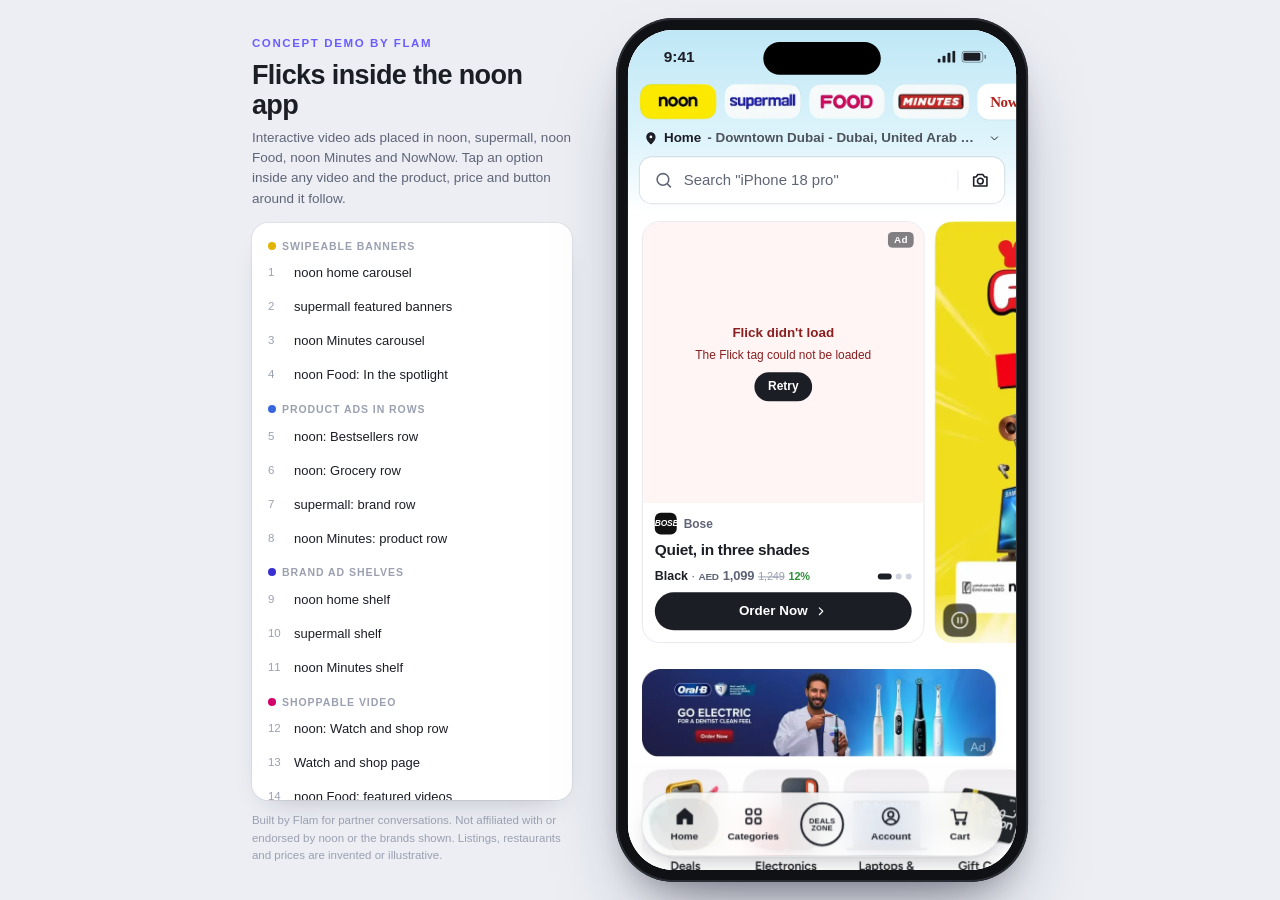
==== index.html @ 9c1330aa "Add the Watch and shop page, AED prices on every ad, slot-type placements list Watch and shop opens " ====
<!doctype html>
<html lang="en">
<head>
<meta charset="utf-8">
<meta name="robots" content="noindex, nofollow">
<meta name="viewport" content="width=device-width, initial-scale=1, viewport-fit=cover">
<title>Flicks on noon: concept demo by Flam</title>
<style>
:root{
  --ink:#1c1e26;--ink2:#5f6577;--ink3:#9aa0b0;--line:#e7e9f0;--bg:#f3f4f8;--img:#f4f5f9;
  --yellow:#feee00;--blue:#3866df;--green:#2f8f3c;--dgreen:#14523a;--red:#d9252a;
  --acc:#1c1e26;--acct:#fff;--hdr:linear-gradient(180deg,#bfe7f6 0%,#dff4fb 62%,#fff 100%);--hdrink:#1c1e26;
  --font:"Noontree","Proxima Nova",-apple-system,BlinkMacSystemFont,"SF Pro Text","Segoe UI",Roboto,Helvetica,Arial,sans-serif;
}
*{box-sizing:border-box;-webkit-tap-highlight-color:transparent}
html,body{margin:0;height:100%}
body{background:#eceef4;color:var(--ink);font:14px/1.35 var(--font);-webkit-font-smoothing:antialiased;overflow:hidden}
button{font:inherit;color:inherit;background:none;border:0;padding:0;cursor:pointer;text-align:inherit}
svg{display:block}input{font:inherit;color:inherit}

/* ============ page: side panel + phone ============ */
.page{height:100vh;height:100dvh;display:flex;align-items:center;justify-content:center;gap:44px;padding:20px}
.side{width:320px;max-height:92vh;display:flex;flex-direction:column}
.side .kick{font-size:11.5px;font-weight:800;letter-spacing:.14em;text-transform:uppercase;color:#6a5cff}
.side h1{font-size:27px;line-height:1.12;letter-spacing:-.6px;margin:8px 0 8px}
.side p{margin:0;color:var(--ink2);font-size:13.5px;line-height:1.5}
.side .disc{font-size:11.5px;color:var(--ink3);margin-top:12px;line-height:1.5}
.glist{margin-top:14px;overflow-y:auto;scrollbar-width:thin;background:#fff;border-radius:16px;padding:6px 6px 8px;box-shadow:0 0 0 1px rgba(20,24,40,.06),0 14px 30px -18px rgba(20,24,40,.3)}
.glist h6{margin:10px 10px 3px;font-size:10.5px;font-weight:800;letter-spacing:.09em;text-transform:uppercase;color:var(--ink3);display:flex;align-items:center;gap:6px}
.glist h6 i{width:8px;height:8px;border-radius:50%}
.gitem{display:flex;gap:9px;align-items:center;width:100%;min-height:34px;padding:5px 10px;border-radius:9px;font-size:13px}
.gitem:hover{background:var(--bg)}
.gitem.cur{background:#eeecff;color:#3a2fd0;font-weight:700}
.gitem .n{width:17px;flex:none;color:var(--ink3);font-size:11.5px;font-variant-numeric:tabular-nums}
.gitem .b{margin-left:auto;flex:none;font-size:10.5px;font-weight:700;color:var(--ink2);background:var(--bg);border-radius:999px;padding:2px 8px}
.phone-slot{position:relative;flex:none}
.phone{position:absolute;left:0;top:0;width:414px;height:868px;padding:12px;border-radius:58px;background:#0f1114;box-shadow:0 0 0 2px #2a2d33 inset,0 40px 80px -30px rgba(30,34,60,.5),0 18px 36px -18px rgba(0,0,0,.35);transform-origin:0 0}
.phone::after{content:"";position:absolute;top:24px;left:50%;width:118px;height:33px;margin-left:-59px;border-radius:20px;background:#000;z-index:80;pointer-events:none}
.gpill{display:none}
.gscrim{display:none}

/* ============ app shell ============ */
#app{position:relative;width:390px;height:844px;border-radius:46px;overflow:hidden;background:#fff;isolation:isolate}
.sbar{position:absolute;left:0;right:0;top:0;height:50px;display:flex;align-items:center;justify-content:space-between;padding:4px 30px 0 36px;font-weight:650;font-size:15.5px;z-index:70;pointer-events:none;color:var(--hdrink)}
.sbar .ic{display:flex;gap:6px;align-items:center}
#view{position:absolute;inset:0}
.screen{position:absolute;inset:0;display:flex;flex-direction:column;background:#fff}
.screen.enter{animation:enter .26s cubic-bezier(.2,.8,.2,1)}
.screen.enter-back{animation:enterb .22s cubic-bezier(.2,.8,.2,1)}
@keyframes enter{from{transform:translateX(26px);opacity:.3}to{transform:none;opacity:1}}
@keyframes enterb{from{transform:translateX(-18px);opacity:.4}to{transform:none;opacity:1}}
.scr{flex:1;overflow-y:auto;overflow-x:hidden;scrollbar-width:none;overscroll-behavior:contain;padding-bottom:104px}
.scr::-webkit-scrollbar,.row::-webkit-scrollbar,.tabs::-webkit-scrollbar,.chips::-webkit-scrollbar{display:none}
.pad-top{height:50px;flex:none}.pad2{height:100px}

/* themes */
.t-supermall{--hdr:linear-gradient(180deg,#c9caff,#d6d7ff);--acc:#3a2fd0}
.t-food{--hdr:linear-gradient(180deg,#f8c5dc,#fbdcea);--acc:#d4006a}
.t-minutes{--hdr:linear-gradient(180deg,#c4102b,#cf1730);--acc:#d9252a;--hdrink:#fff}
.t-nownow{--hdr:linear-gradient(180deg,#bfe7f6,#e8f7fc);--acc:#e2402a}

/* header */
.hdr{background:var(--hdr);padding:50px 0 10px;flex:none;color:var(--hdrink);position:relative;z-index:5}
.tabs{display:flex;gap:8px;overflow-x:auto;padding:4px 12px 8px;scrollbar-width:none}
.tab{flex:none;height:36px;padding:0 13px;border-radius:12px;background:#fff;display:grid;place-items:center;font-weight:800;font-size:15px;letter-spacing:-.4px;color:#1c1e26;box-shadow:0 1px 0 rgba(0,0,0,.05)}
.tab[data-t=noon]{font-size:17px;letter-spacing:-.8px}
.tab[data-t=supermall]{color:#3a2fd0}
.tab[data-t=food]{color:#d4006a;font-weight:900;letter-spacing:0}
.tab[data-t=minutes] span{background:#c4102b;color:#fff;font-style:italic;font-size:10.5px;letter-spacing:.06em;padding:3px 6px;border-radius:4px}
.tab[data-t=nownow]{font-family:Georgia,"Times New Roman",serif;color:#b1201a}
.tab[data-t=send]{color:#6a2bd9}.tab[data-t=out]{color:#b06a00}.tab[data-t=wash]{color:#1d8fd6;font-style:italic}
.tab.on[data-t=noon]{background:var(--yellow)}
.tab.on[data-t=supermall]{background:#3a2fd0;color:#fff}
.tab.on[data-t=food]{background:#d4006a;color:#fff}
.tab.on[data-t=minutes]{background:var(--yellow)}
.tab.on[data-t=nownow]{background:#fff;box-shadow:0 0 0 2px #e2402a inset}
.loc{display:flex;align-items:center;gap:6px;padding:2px 16px 0;font-size:13.5px;font-weight:600;white-space:nowrap}
.loc b{font-weight:800}.loc span{opacity:.75;overflow:hidden;text-overflow:ellipsis}
.eta{padding:2px 16px 0;font-size:17px;font-weight:800;letter-spacing:-.3px;display:flex;gap:6px;align-items:center}
.sbox{display:flex;align-items:center;gap:10px;height:46px;margin:10px 12px 0;border-radius:12px;background:#fff;color:var(--ink2);padding:0 14px;font-size:15px;box-shadow:0 0 0 1px rgba(20,24,40,.12);width:calc(100% - 24px)}
.sbox .cam{margin-left:auto;padding-left:12px;border-left:1px solid var(--line);color:var(--ink)}
.sbox input{flex:1;border:0;outline:0;background:none;min-width:0}
.srow{display:flex;gap:8px;align-items:center;padding-right:12px}.srow .sbox{flex:1;width:auto;margin-right:0}
.magic{flex:none;margin-top:10px;height:46px;border-radius:12px;background:#fff;padding:5px 10px;font-size:9.5px;color:var(--ink3);line-height:1.2;text-align:center}
.magic b{display:block;font-size:13px;color:#d4006a}
.subtabs{display:flex;gap:4px;overflow-x:auto;padding:10px 8px 0;scrollbar-width:none}
.subtabs::-webkit-scrollbar{display:none}
.subtab{flex:none;width:58px;display:flex;flex-direction:column;align-items:center;gap:3px;font-size:11px;color:inherit;opacity:.72;padding-bottom:7px;border-bottom:3px solid transparent}
.subtab.on{opacity:1;font-weight:700;border-color:currentColor}
.subtab svg{width:22px;height:22px}

/* generic blocks */
.sec{padding:16px 0 2px}
.sec-h{display:flex;align-items:baseline;justify-content:space-between;padding:0 14px;margin-bottom:10px}
.sec-h h2{margin:0;font-size:17px;letter-spacing:-.3px;font-weight:800}
.sec-h button{font-size:13px;color:var(--blue);font-weight:700}
.sec-sub{padding:0 14px;margin:-7px 0 10px;font-size:12px;color:var(--ink2)}
.row{display:flex;gap:10px;overflow-x:auto;padding:2px 14px 6px;scroll-snap-type:x proximity;scroll-padding:0 14px;scrollbar-width:none}
.row>*{flex:none;scroll-snap-align:start}
.chips{display:flex;gap:8px;overflow-x:auto;padding:10px 14px;scrollbar-width:none}
.chip{flex:none;height:34px;padding:0 13px;border-radius:999px;border:1px solid var(--line);font-size:13px;display:flex;align-items:center;gap:6px;background:#fff}
.chip.on{border-color:var(--blue);color:var(--blue);background:#eef2ff;font-weight:700}
.adtag{font-size:10px;font-weight:700;color:#fff;background:rgba(28,30,38,.55);border-radius:5px;padding:1px 6px;letter-spacing:.02em}
.art{display:grid;place-items:center;width:100%;height:100%}
.art svg{width:74%;height:74%}

/* product tile */
.tile{width:138px;position:relative;background:#fff;border:1px solid var(--line);border-radius:12px;overflow:hidden;display:flex;flex-direction:column}
.tile .im{position:relative;aspect-ratio:1/1.08;background:var(--img)}
.tile .heart{position:absolute;right:6px;top:6px;width:26px;height:26px;border-radius:50%;background:#fff;display:grid;place-items:center;color:var(--ink2);z-index:4;box-shadow:0 1px 3px rgba(0,0,0,.12)}
.tile .heart.on{color:#e0245e}
.tile .best{position:absolute;left:0;top:0;background:var(--dgreen);color:#fff;font-size:10px;font-weight:700;padding:2px 7px;border-radius:0 0 8px 0;z-index:4}
.tile .ad{position:absolute;left:6px;bottom:6px;z-index:4}
.tile .tb{padding:7px 8px 9px;display:flex;flex-direction:column;gap:3px;flex:1}
.pname{font-size:12.5px;line-height:1.28;display:-webkit-box;-webkit-line-clamp:2;-webkit-box-orient:vertical;overflow:hidden;min-height:32px}
.rate{font-size:11px;color:var(--ink2);display:flex;align-items:center;gap:3px}.rate b{color:var(--ink)}.rate svg{color:var(--green)}
.price{font-weight:800;font-size:15px;letter-spacing:-.2px;display:flex;align-items:baseline;gap:4px;flex-wrap:wrap}
.price small{font-size:10px;font-weight:700}.price s{font-weight:500;color:var(--ink3);font-size:11px}.price em{font-style:normal;color:var(--green);font-size:11px;font-weight:700}
.fast{font-size:10.5px;font-weight:700;display:flex;align-items:center;gap:3px;margin-top:auto;padding-top:2px}
.fast.sm{color:#3a2fd0}.fast.ex{color:#1c1e26}.fast.ex i{background:var(--yellow);font-style:italic;padding:0 4px;border-radius:3px}
.fast.mn{color:#c4102b}
.addc{position:absolute;right:6px;bottom:6px;z-index:5;height:30px;min-width:30px;border-radius:8px;background:#fff;border:1.5px solid var(--blue);color:var(--blue);display:flex;align-items:center;font-weight:800;box-shadow:0 2px 6px rgba(0,0,0,.12)}
.addc button{width:27px;height:27px;display:grid;place-items:center}
.addc .q{min-width:16px;text-align:center;font-size:13px;color:var(--ink)}
.addc.bump{animation:bump .3s}
@keyframes bump{50%{transform:scale(1.18)}}
.grid{display:grid;grid-template-columns:1fr 1fr;gap:10px;padding:0 14px}
.grid .tile{width:auto}.gspan{grid-column:1/-1}
.pop{animation:pop .42s ease-out}
@keyframes pop{0%{transform:scale(.96);opacity:.35}60%{transform:scale(1.03)}100%{transform:none;opacity:1}}
.dots{display:flex;gap:4px;align-items:center}.dots i{width:6px;height:6px;border-radius:50%;background:#cfd3de;transition:.2s}.dots i.on{background:var(--ink);width:14px;border-radius:3px}

/* Flick slot */
.flick{position:relative;width:100%;aspect-ratio:1/1;overflow:hidden;background:#eceef3}
.flick.tall{aspect-ratio:9/16}
.flick iframe{position:absolute;left:0;top:0;border:0;display:block;transform-origin:0 0}
.fstate{position:absolute;inset:0;display:grid;place-items:center;pointer-events:none;transition:opacity .4s;background:linear-gradient(100deg,#eceef3 30%,#f8f9fc 50%,#eceef3 70%);background-size:300% 100%;animation:shim 1.3s linear infinite;z-index:2}
@keyframes shim{from{background-position:120% 0}to{background-position:-80% 0}}
.fstate.hide{opacity:0}
.fstate.err{animation:none;background:#fff5f5;color:#8a1f1f;pointer-events:auto;padding:14px;text-align:center;font-size:12px;line-height:1.45}
.fstate.err b{display:block;font-size:13.5px;margin-bottom:4px}
.fretry{margin-top:8px;display:inline-block;background:#1c1e26;color:#fff;border-radius:999px;padding:6px 14px;font-weight:700;font-size:12px;pointer-events:auto}
.fwarn{position:absolute;left:8px;top:8px;font-size:11px;background:#fff6db;color:#6b4c00;border-radius:999px;padding:4px 10px;z-index:3;font-weight:700}

/* hero carousel */
.hero{display:flex;gap:10px;overflow-x:auto;padding:8px 14px 8px;scroll-snap-type:x mandatory;scroll-padding:0 14px;scrollbar-width:none}
.hero::-webkit-scrollbar{display:none}
.hcard{flex:none;width:284px;height:408px;border-radius:18px;overflow:hidden;scroll-snap-align:start;position:relative;display:flex;flex-direction:column}
.hcard .adtag{position:absolute;right:10px;top:10px;z-index:6}
.promo{padding:20px 18px;justify-content:space-between;color:#1c1e26}
.promo h3{margin:0;font-size:38px;line-height:.95;letter-spacing:-1.2px;font-weight:900;text-transform:uppercase}
.promo p{margin:8px 0 0;font-size:14px;font-weight:600}
.promo .pill{align-self:flex-start;background:#1c1e26;color:#fff;border-radius:999px;padding:8px 16px;font-weight:700;font-size:13px}
.promo .big{position:absolute;right:-18px;bottom:-14px;width:210px;height:210px;opacity:.95}
.adcard{background:#fff;border:1px solid var(--line);border-radius:18px;overflow:hidden;position:relative;display:flex;flex-direction:column}
.adcard .flick{flex:none}
.adcard .adtag{position:absolute;right:10px;top:10px;z-index:6}
.adb{padding:10px 12px 12px;display:flex;flex-direction:column;gap:5px;flex:1;justify-content:space-between}
.adb .br{display:flex;align-items:center;gap:7px;font-size:12px;font-weight:700;color:var(--ink2)}
.av{width:22px;height:22px;border-radius:6px;display:grid;place-items:center;color:#fff;font-size:8.5px;font-weight:900;letter-spacing:-.2px;flex:none}
.adb h4{margin:0;font-size:15.5px;letter-spacing:-.3px;line-height:1.2}
.adb .vline{font-size:12.5px;color:var(--ink2);display:flex;align-items:center;gap:8px;justify-content:space-between}
.adb .vline b{color:var(--ink)}
.cta{height:38px;border-radius:999px;background:#1c1e26;color:#fff;font-weight:700;font-size:13.5px;display:flex;align-items:center;justify-content:center;gap:6px;padding:0 16px}
.cta.blue{background:var(--blue)}.cta.acc{background:var(--acc)}
.banner{margin:6px 14px;border-radius:16px;height:104px;position:relative;overflow:hidden;display:flex;flex-direction:column;justify-content:center;padding:0 18px;color:#fff;width:calc(100% - 28px)}
.banner b{font-size:19px;letter-spacing:-.4px;line-height:1.1}.banner span{font-size:12px;opacity:.85;margin-top:4px}
.banner .adtag{position:absolute;right:8px;bottom:8px}
.banner .big{position:absolute;right:6px;top:8px;width:96px;height:96px}
.cgrid{display:grid;grid-template-columns:repeat(4,1fr);gap:10px 8px;padding:8px 14px}
.cat{display:flex;flex-direction:column;align-items:center;gap:5px;font-size:11.5px;text-align:center;line-height:1.15}
.cat .ci{width:100%;aspect-ratio:1/1;border-radius:14px;background:var(--img)}
.coupon{width:132px;height:170px;border-radius:16px;padding:12px 10px;display:flex;flex-direction:column;align-items:center;justify-content:space-between;text-align:center;border:2px solid rgba(0,0,0,.06)}
.coupon b{font-size:19px;letter-spacing:-.5px}.coupon span{font-size:12.5px;font-weight:700;line-height:1.2}
.coupon code{font:700 10.5px var(--font);background:#1c1e26;color:var(--yellow);border-radius:999px;padding:3px 8px}
.coupon i{font-style:normal;font-size:12px;font-weight:700}

/* brand shelf (Brand Ads) */
.shelf{margin:14px 0 0;padding:16px 0 14px;color:#fff;position:relative}
.shelf .sh{padding:0 14px 12px;display:flex;justify-content:space-between;align-items:flex-start;gap:10px}
.shelf h3{margin:0;font-size:21px;line-height:1.08;letter-spacing:-.5px}
.shelf .sp{font-size:11.5px;opacity:.85;margin-top:4px}
.shelf .box{margin:0 14px;border-radius:14px;overflow:hidden;background:#fff}
.shelf .prow{display:flex;gap:8px;padding:10px 14px 0}
.shelf .prow .tile{flex:1;width:auto;border:0}
.shelf .tile.on{box-shadow:0 0 0 3px var(--yellow)}
.shelf .tile .now{position:absolute;left:0;top:0;background:var(--yellow);color:#1c1e26;font-size:9.5px;font-weight:800;padding:2px 7px;border-radius:0 0 8px 0;z-index:4;display:none}
.shelf .tile.on .now{display:block}
.shelf .all{display:flex;justify-content:center;align-items:center;gap:6px;margin:10px 14px 0;height:42px;border-radius:10px;background:#fff;color:#1c1e26;font-weight:700;width:calc(100% - 28px)}

/* PDP */
.pbar{position:absolute;left:0;right:0;top:50px;height:48px;display:flex;align-items:center;justify-content:space-between;padding:0 12px;z-index:20;pointer-events:none}
.rbtn{width:38px;height:38px;border-radius:50%;background:#fff;display:grid;place-items:center;box-shadow:0 1px 6px rgba(0,0,0,.16);pointer-events:auto}
.pbar div{display:flex;gap:8px}
.pmedia{position:relative;background:var(--img)}
.pmedia .art svg{width:60%;height:60%}
.thumbs{display:flex;gap:8px;padding:10px 14px 4px;align-items:center}
.thumb{width:50px;height:50px;border-radius:9px;background:var(--img);border:2px solid transparent;overflow:hidden;position:relative}
.thumb.on{border-color:var(--ink)}
.thumbs .live{margin-left:auto;font-size:11px;font-weight:700;color:var(--ink2);display:flex;align-items:center;gap:5px}
.thumbs .live i{width:7px;height:7px;border-radius:50%;background:#e0245e;animation:blink 1.4s infinite}
@keyframes blink{50%{opacity:.25}}
.pinfo{padding:6px 14px 14px}
.bchip{display:inline-flex;align-items:center;gap:5px;background:#eef2ff;color:var(--blue);font-weight:700;font-size:12.5px;border-radius:7px;padding:3px 8px}
.pinfo h1{font-size:17px;font-weight:650;line-height:1.3;margin:8px 0 6px;letter-spacing:-.2px}
.pinfo .price{font-size:22px;margin-top:8px}.pinfo .price s{font-size:13px}.pinfo .price em{font-size:13px}
.opt{margin-top:14px}.opt label{font-size:13px;color:var(--ink2)}.opt label b{color:var(--ink)}
.opts{display:flex;gap:8px;margin-top:8px;flex-wrap:wrap}
.optb{display:flex;align-items:center;gap:7px;height:38px;padding:0 12px 0 8px;border-radius:10px;border:1.5px solid var(--line);font-size:12.5px;font-weight:600}
.optb i{width:20px;height:20px;border-radius:50%;box-shadow:0 0 0 1px rgba(0,0,0,.14) inset}
.optb.on{border-color:var(--ink);background:#f6f7fb}
.kv{margin-top:14px;border-top:8px solid var(--bg);margin-left:-14px;margin-right:-14px;padding:14px}
.kv h3{margin:0 0 8px;font-size:15px}.kv p{margin:0;color:var(--ink2);font-size:13px;line-height:1.5}
.buybar{flex:none;padding:8px 12px 6px;background:#fff;border-top:1px solid var(--line);z-index:30}
.buybar .r{display:flex;gap:10px;align-items:center}
.qty{width:58px;height:46px;border-radius:10px;background:var(--bg);display:flex;flex-direction:column;align-items:center;justify-content:center;font-weight:800;font-size:15px;line-height:1.05}
.qty small{font-size:9px;color:var(--ink3);font-weight:700;letter-spacing:.06em}
.buy{flex:1;height:46px;border-radius:12px;background:var(--blue);color:#fff;font-weight:800;font-size:15px;display:grid;place-items:center}
.buy:active{filter:brightness(.92)}
.dl{display:flex;align-items:center;gap:8px;font-size:11px;font-weight:800;letter-spacing:.02em;color:#3a2fd0;padding:7px 2px 20px}
.dl i{background:#3a2fd0;color:#fff;font-style:normal;border-radius:4px;padding:1px 6px;letter-spacing:-.3px;font-size:12px}

/* search / lists */
.stop{padding:50px 12px 8px;display:flex;gap:8px;align-items:center;flex:none;background:#fff;box-shadow:0 1px 0 var(--line);z-index:6}
.stop .sbox{margin:0;flex:1;width:auto}
.segs{display:flex;padding:10px 6px 0;border-bottom:1px solid var(--line)}
.seg{flex:1;display:flex;flex-direction:column;align-items:center;gap:4px;font-size:11.5px;padding-bottom:8px;border-bottom:3px solid transparent;color:var(--ink2)}
.seg.on{border-color:var(--ink);color:var(--ink)}
.seg b{font-size:13px;border-radius:5px;padding:1px 7px;letter-spacing:-.4px}
.sugg{display:flex;flex-wrap:wrap;gap:8px;padding:6px 14px}
.brandad{margin:6px 14px 14px;border:1px solid var(--line);border-radius:16px;overflow:hidden;background:#fff}
.brandad .bh{display:flex;align-items:center;gap:9px;padding:10px 12px}
.brandad .bh b{font-size:14px;display:block;line-height:1.15}.brandad .bh span{font-size:11px;color:var(--ink2)}
.brandad .bh .cta{margin-left:auto;height:32px;font-size:12px;padding:0 12px}
.brandad .prow{display:flex;gap:8px;padding:10px}
.mini{flex:1;border:1.5px solid var(--line);border-radius:10px;padding:6px;position:relative;font-size:11px;line-height:1.2;display:flex;flex-direction:column;gap:3px;min-width:0}
.mini.on{border-color:var(--ink);background:#f6f7fb}
.mini .mi{aspect-ratio:1/1;border-radius:7px;background:var(--img);position:relative}
.mini b{font-size:12.5px}.mini .addc{right:4px;bottom:4px}
.mini .nm{white-space:nowrap;overflow:hidden;text-overflow:ellipsis}

/* food */
.deal{width:104px;height:118px;border-radius:14px;color:#fff;padding:10px;display:flex;flex-direction:column;justify-content:space-between;font-weight:900;font-size:18px;line-height:.98;letter-spacing:-.5px;text-transform:uppercase}
.deal small{font-size:10.5px;font-weight:700;letter-spacing:0;text-transform:none;opacity:.9}
.cui{width:64px;display:flex;flex-direction:column;align-items:center;gap:4px;font-size:11.5px}
.cui .ci{width:60px;height:60px;border-radius:50%;background:var(--img)}
.spot{width:150px}.spot .si{height:104px;border-radius:12px;background:var(--img);position:relative;overflow:hidden}
.spot .off{position:absolute;left:6px;bottom:6px;background:rgba(0,0,0,.6);color:#fff;font-size:11px;font-weight:700;border-radius:999px;padding:2px 8px}
.spot b{display:block;margin-top:6px;font-size:13px;white-space:nowrap;overflow:hidden;text-overflow:ellipsis}.spot span{font-size:11.5px;color:var(--ink2)}
.rest{display:flex;gap:12px;padding:12px 14px;border-bottom:1px solid var(--line);width:100%}
.rest .ri{width:104px;height:104px;border-radius:12px;background:var(--img);flex:none}
.rest b{font-size:15px}.rest .m{font-size:12.5px;color:var(--ink2);margin-top:3px}.rest .o{font-size:12px;color:#d4006a;font-weight:700;margin-top:5px}
.vid{width:138px;height:246px;border-radius:14px;position:relative;overflow:hidden;color:#fff;display:flex;flex-direction:column;justify-content:flex-end;padding:10px}
.vid .off{position:absolute;left:8px;top:8px;background:rgba(0,0,0,.5);font-size:11px;font-weight:700;border-radius:999px;padding:2px 8px}
.vid .adtag{position:absolute;right:8px;top:8px}
.vid .play{position:absolute;left:50%;top:42%;width:46px;height:46px;margin:-23px;border-radius:50%;background:rgba(255,255,255,.92);color:#1c1e26;display:grid;place-items:center}
.vid .art{position:absolute;inset:0;opacity:.9}.vid .art svg{width:56%;height:56%}
.vid b{position:relative;font-size:13.5px}.vid span{position:relative;font-size:11px;opacity:.9}
.menu-i{display:flex;gap:12px;padding:12px 14px;border-bottom:1px solid var(--line);align-items:center}
.menu-i .mi{width:76px;height:76px;border-radius:12px;background:var(--img);flex:none;position:relative}
.menu-i b{font-size:14px}.menu-i p{margin:2px 0 4px;font-size:12px;color:var(--ink2)}
.menu-i.on{background:#fff7fb;box-shadow:3px 0 0 #d4006a inset}

/* minutes */
.welcome{background:#c4102b;color:#fff;text-align:center;padding:14px 12px 16px;margin-top:-1px}
.welcome h3{margin:8px 0 12px;font-size:21px;letter-spacing:-.3px;font-weight:900}.welcome h3 b{color:var(--yellow)}
.welcome .k{display:inline-block;background:#fff;color:#1c1e26;font-weight:900;font-size:11px;padding:3px 8px;border-radius:4px}
.welcome .cs{display:flex;gap:8px;justify-content:center}
.welcome .c{width:78px;height:54px;border-radius:8px;background:#e9eaee;color:#8d93a3;display:grid;place-items:center;font-weight:900;font-size:13px}
.welcome .c.on{background:#e3f6e6;color:#1f7a32}
.dept{display:flex;flex-direction:column;align-items:center;gap:5px;font-size:11.5px;width:78px;text-align:center}
.dept .ci{width:74px;height:74px;border-radius:14px;background:var(--img)}

/* nav */
.nav{position:absolute;left:14px;right:14px;bottom:14px;height:64px;border-radius:32px;background:rgba(255,255,255,.86);backdrop-filter:blur(18px) saturate(1.6);-webkit-backdrop-filter:blur(18px) saturate(1.6);box-shadow:0 0 0 1px rgba(20,24,40,.07),0 10px 26px -10px rgba(20,24,40,.35);display:flex;align-items:center;justify-content:space-around;padding:0 8px;z-index:40}
.nb{flex:1;height:52px;border-radius:26px;display:flex;flex-direction:column;align-items:center;justify-content:center;gap:2px;font-size:10px;font-weight:600;color:var(--ink);position:relative}
.nb.on{background:rgba(20,24,40,.07);color:var(--acc)}
.nb .mid{width:44px;height:44px;border-radius:50%;border:2px solid var(--ink);display:grid;place-items:center;font-size:7.5px;font-weight:900;line-height:1;text-align:center;letter-spacing:.02em}
.nb .cnt{position:absolute;top:4px;left:54%;min-width:17px;height:17px;border-radius:9px;background:var(--red);color:#fff;font-size:10px;font-weight:800;display:grid;place-items:center;padding:0 4px}
.nb .cnt:empty{display:none}

/* overlays inside the phone */
#over{position:absolute;inset:0;z-index:90;display:none}
#over.on{display:block}
.scrim{position:absolute;inset:0;background:rgba(10,12,20,.55);animation:fade .2s}
@keyframes fade{from{opacity:0}}
.sheet{position:absolute;left:0;right:0;bottom:0;background:#fff;border-radius:22px 22px 0 0;max-height:88%;display:flex;flex-direction:column;animation:up .28s cubic-bezier(.2,.8,.2,1);overflow:hidden}
@keyframes up{from{transform:translateY(100%)}}
.sheet .x,.viewer .x{position:absolute;right:12px;top:12px;width:32px;height:32px;border-radius:50%;background:rgba(0,0,0,.55);color:#fff;display:grid;place-items:center;z-index:8}
.shd{display:flex;align-items:center;gap:8px;padding:12px 14px;font-size:15px;flex:none}.shd button{margin-left:auto;width:30px;height:30px;border-radius:50%;background:var(--bg);display:grid;place-items:center}.viewer .vf em{font-style:normal}.viewer .vf s{opacity:.6}
.sheet .sb{padding:14px 16px 22px;overflow-y:auto}
.sheet h3{margin:0 0 4px;font-size:19px;letter-spacing:-.4px}.sheet p{margin:0 0 12px;color:var(--ink2);font-size:13px}
.viewer{position:absolute;inset:0;background:#0d0e12;color:#fff;display:flex;flex-direction:column;animation:fade .2s}
.viewer .vh{padding:58px 14px 10px;display:flex;align-items:center;gap:10px;flex:none}
.viewer .vh b{font-size:14px;display:block}.viewer .vh span{font-size:11.5px;opacity:.7}
.viewer .x{top:58px}
.viewer .vm{flex:1;display:flex;align-items:center;justify-content:center;min-height:0;padding:0 0 4px}
.viewer .vm .flick{background:#17181d}
.viewer .vf{flex:none;padding:10px 16px 26px}
.viewer .vf .vline{font-size:13px;opacity:.85;display:flex;justify-content:space-between;align-items:center;margin-bottom:10px}
.viewer .dots i{background:#555}.viewer .dots i.on{background:#fff}
.viewer .cta{background:#fff;color:#1c1e26;width:100%;height:46px;font-size:15px}
.cart-i{display:flex;gap:10px;align-items:center;padding:10px 0;border-bottom:1px solid var(--line)}
.cart-i .mi{width:54px;height:54px;border-radius:10px;background:var(--img);flex:none}
.cart-i .nm{flex:1;font-size:13px;line-height:1.25}.cart-i .nm b{display:block;margin-top:2px}
.step{display:flex;align-items:center;border:1.5px solid var(--line);border-radius:9px;height:32px}
.step button{width:30px;height:30px;display:grid;place-items:center;color:var(--blue);font-weight:800;font-size:17px}.step span{min-width:18px;text-align:center;font-weight:800}
.tot{display:flex;justify-content:space-between;font-weight:800;font-size:16px;padding:14px 0 12px}
.empty{padding:70px 30px 30px;text-align:center}.empty h3{margin:14px 0 4px;font-size:17px}.empty p{color:var(--ink2);margin:0 0 16px}
.empty .cta{display:inline-flex;border-radius:8px}
#toast{position:absolute;left:50%;bottom:92px;transform:translate(-50%,20px);background:#1c1e26;color:#fff;border-radius:12px;padding:10px 14px;font-size:13px;font-weight:600;opacity:0;pointer-events:none;transition:.22s;z-index:120;max-width:84%;text-align:center}
#toast.on{opacity:1;transform:translate(-50%,0)}
.note{margin:22px 14px 0;padding:12px;border-radius:12px;background:var(--bg);color:var(--ink2);font-size:11px;line-height:1.5}
.pulse{animation:pulse 2.6s ease-out 1;outline:3px solid transparent;outline-offset:2px;border-radius:14px}
@keyframes pulse{10%{outline-color:#6a5cff}70%{outline-color:#6a5cff}100%{outline-color:rgba(106,92,255,0)}}
.acct .hero2{background:linear-gradient(180deg,#2647d9,#3a66f0);height:210px;border-radius:0 0 50% 50%/0 0 30px 30px;display:grid;place-items:center}
.acct h2{text-align:center;font-size:21px;margin:16px 30px 4px;letter-spacing:-.4px}.acct p{text-align:center;color:var(--ink2);margin:0 0 16px}
.acct .rowi{display:flex;justify-content:space-between;align-items:center;margin:0 14px;padding:14px 4px;border-bottom:1px solid var(--line);font-size:14px;width:calc(100% - 28px)}
.wide{width:calc(100% - 28px);margin:0 14px}

/* ============ phone / small screens: no frame ============ */
@media (max-width:860px){
  body{background:#fff}
  .page{padding:0;display:block}
  .side{display:none;position:fixed;left:10px;right:10px;bottom:74px;width:auto;max-height:70vh;z-index:200;background:#fff;border-radius:20px;padding:16px 14px 12px;box-shadow:0 0 0 1px rgba(0,0,0,.06),0 24px 60px -10px rgba(0,0,0,.45)}
  .side.on{display:flex}
  .side h1{font-size:19px}.side p{display:none}.glist{box-shadow:none;padding:0;margin-top:8px}
  .phone-slot{width:100%!important;height:100dvh!important}
  .phone{position:relative;width:auto;height:100dvh;padding:0;border-radius:0;background:none;box-shadow:none;transform:none!important}
  .phone::after{display:none}
  #app{width:100%;height:100dvh;border-radius:0}
  .sbar{display:none}
  .hdr{padding-top:max(10px,env(safe-area-inset-top))}
  .stop{padding-top:max(10px,env(safe-area-inset-top))}
  .pad-top{height:max(0px,env(safe-area-inset-top))}.pad2{height:calc(max(8px,env(safe-area-inset-top)) + 50px)}
  .pbar{top:max(8px,env(safe-area-inset-top))}
  .viewer .vh{padding-top:max(14px,env(safe-area-inset-top))}.viewer .x{top:max(14px,env(safe-area-inset-top))}
  .nav{bottom:max(12px,env(safe-area-inset-bottom))}
  .gpill{display:flex;position:fixed;right:12px;bottom:calc(92px + env(safe-area-inset-bottom));z-index:190;align-items:center;gap:7px;height:40px;padding:0 13px;border-radius:999px;background:#1c1e26;color:#fff;font-weight:700;font-size:12.5px;box-shadow:0 10px 24px -8px rgba(0,0,0,.6);touch-action:none}
  .gpill i{font-style:normal;background:var(--yellow);color:#1c1e26;border-radius:999px;font-size:11px;font-weight:800;min-width:20px;height:20px;display:grid;place-items:center;padding:0 5px}
  .hasbuy .gpill{bottom:calc(132px + env(safe-area-inset-bottom))}
  .gpill.hl{animation:hl 1.6s ease-in-out 3}
  @keyframes hl{50%{box-shadow:0 0 0 6px rgba(106,92,255,.45),0 10px 24px -8px rgba(0,0,0,.6);transform:scale(1.06)}}
  .gscrim.on{display:block;position:fixed;inset:0;z-index:195;background:rgba(0,0,0,.25)}
}
@media (prefers-reduced-motion:reduce){*{animation-duration:.01s!important;transition-duration:.01s!important}}

/* ---- real app cuts ---- */
.tab.img{padding:0;background:none;box-shadow:none;height:36px;border-radius:12px;overflow:hidden}
.tab.img img{height:36px;width:auto;display:block}
.slice{position:relative;display:block;width:100%;cursor:pointer}.slice img{display:block;width:100%;height:auto}
.slice .hs{position:absolute}
.bimg{display:block;margin:6px 14px;width:calc(100% - 28px);border-radius:16px;overflow:hidden}.bimg img{display:block;width:100%;height:auto}
.imgcard{flex:none;border-radius:18px;overflow:hidden;scroll-snap-align:start;display:block}.imgcard img{display:block;width:100%;height:auto}
.tile .im.ph{aspect-ratio:auto;background:#fff}.tile .im.ph img{display:block;width:100%;height:auto}
.tile .im.ph .addc{right:4px;bottom:4px;height:34px;min-width:34px}.tile .im.ph .addc button{width:31px;height:31px}
.tile .im.ph .heart{right:5px;top:5px;box-shadow:none}
.t-minutes .addc{border-color:#d9252a;color:#d9252a}
.fast.sm i{background:#3a2fd0;color:#feee00;font-style:normal;border-radius:3px;padding:1px 6px;letter-spacing:-.3px}
.spot .si img,.rest .ri img{width:100%;height:100%;object-fit:cover;display:block}.rest .ri{overflow:hidden}
.pmi img{display:block;width:70%;height:auto;margin:0 auto}.pmi{background:#fff}
.mini{display:grid;grid-template-columns:1fr 32px;gap:4px 4px;align-items:center;padding:8px}
.mini .nm{grid-column:1/-1;display:flex;align-items:center;gap:6px;font-weight:600}
.mini .sw{width:14px;height:14px;border-radius:50%;flex:none;box-shadow:0 0 0 1px rgba(0,0,0,.14) inset}
.mini .addc{position:static;height:30px}
.swb{display:block;width:100%;height:100%;border-radius:inherit}
.cart-i .mi{overflow:hidden}.cart-i .mi img{width:100%;height:100%;object-fit:contain;display:block}
.thumbs{padding:8px 14px 0}.thumbs .live{margin-left:0}
.menu-i{justify-content:space-between}
/* the cuts already contain the app's own + and heart; ours sit exactly on top of them */
.tile .im.ph .addc{right:0;bottom:0;height:46px;min-width:46px;border-radius:10px;box-shadow:none;border:0;background:#fff;padding:6px}
.tile .im.ph .addc::before{content:"";position:absolute;inset:6px;border:1.5px solid currentColor;border-radius:8px;pointer-events:none}
.tile .im.ph .heart{right:0;top:0;width:34px;height:34px;border-radius:0 0 0 10px}
.shelf .mini,.brandad .mini{color:var(--ink)}
.pmi::after{content:"";position:absolute;right:15%;bottom:0;width:21%;height:22%;background:#fff}
.pmi::before{content:"";position:absolute;right:15%;top:0;width:16%;height:16%;background:#fff}

/* ---- watch and shop page ---- */
.wcard{background:#fff;margin:10px 0;padding-bottom:12px}
.wh{display:flex;align-items:center;gap:9px;padding:10px 14px}.wh div{flex:1;min-width:0}.wh b{display:block;font-size:14px;line-height:1.15}.wh span{font-size:11px;color:var(--ink2)}
.wm.tall{background:#141518;display:flex;justify-content:center}.wm.tall>div{width:62%}
.wb{padding:10px 14px 0}.wr{display:flex;gap:8px;align-items:center;margin-top:10px}.wr .buy{flex:1}
.wq{position:relative;width:96px;height:36px;flex:none}.wq .addc{right:0;bottom:3px}
.wbar{flex:none;display:flex;justify-content:space-between;align-items:center;gap:10px;margin:0;padding:14px 18px 24px;background:#1c1e26;color:#fff;font-size:14px;width:100%}
.wbar b{color:var(--yellow)}.wbar span b{color:#fff}

</style>
</head>
<body>
<div class="page">
  <aside class="side" id="side" aria-label="Flick placements">
    <span class="kick">Concept demo by Flam</span>
    <h1>Flicks inside the noon app</h1>
    <p>Interactive video ads placed in noon, supermall, noon Food, noon Minutes and NowNow. Tap an option inside any video and the product, price and button around it follow.</p>
    <div class="glist" id="glist"></div>
    <div class="disc">Built by Flam for partner conversations. Not affiliated with or endorsed by noon or the brands shown. Listings, restaurants and prices are invented or illustrative.</div>
  </aside>
  <div class="phone-slot" id="phoneSlot"><div class="phone" id="phone">
    <div id="app">
      <div class="sbar" aria-hidden="true"><span>9:41</span><span class="ic"><svg width="18" height="12" viewBox="0 0 18 12" fill="currentColor"><rect x="0" y="8" width="3" height="4" rx="1"/><rect x="5" y="5" width="3" height="7" rx="1"/><rect x="10" y="2" width="3" height="10" rx="1"/><rect x="15" y="0" width="3" height="12" rx="1"/></svg><svg width="25" height="12" viewBox="0 0 25 12" fill="none"><rect x=".5" y=".5" width="21" height="11" rx="3" stroke="currentColor" opacity=".5"/><rect x="2" y="2" width="17" height="8" rx="1.5" fill="currentColor"/><rect x="23" y="4" width="2" height="4" rx="1" fill="currentColor" opacity=".5"/></svg></span></div>
      <div id="view"></div>
      <div id="over"></div>
      <div id="toast" role="status" aria-live="polite"></div>
    </div>
  </div></div>
</div>
<div class="gscrim" id="gscrim" onclick="toggleGuide(false)"></div>
<button class="gpill" id="gpill" aria-expanded="false" aria-controls="side">Ad slots <i id="gcount">0</i></button>
<script>
const IMG={"a_aromatic":[600,334,"[data-uri]"],"a_eucerin":[320,481,"[data-uri]"],"a_tv":[320,481,"[data-uri]"],"b_enbd":[780,139,"[data-uri]"],"b_gta":[760,132,"[data-uri]"],"b_hotwheels":[780,267,"[data-uri]"],"b_ndeliv":[760,118,"[data-uri]"],"b_oralb":[760,185,"[data-uri]"],"b_philips":[760,186,"[data-uri]"],"b_vat":[760,84,"[data-uri]"],"b_wash":[760,103,"[data-uri]"],"b_yffood":[760,157,"[data-uri]"],"h_gatorade":[620,415,"[data-uri]"],"h_huawei":[568,850,"[data-uri]"],"h_lego":[568,845,"[data-uri]"],"h_pasta":[620,420,"[data-uri]"],"h_tummies":[620,422,"[data-uri]"],"h_yango":[568,850,"[data-uri]"],"h_yf":[568,847,"[data-uri]"],"p_brd":[260,301,"[data-uri]"],"p_chg":[300,411,"[data-uri]"],"p_cuc":[260,315,"[data-uri]"],"p_hold":[300,410,"[data-uri]"],"p_hw1":[300,351,"[data-uri]"],"p_hw2":[300,351,"[data-uri]"],"p_hw4":[300,350,"[data-uri]"],"p_hw5":[300,350,"[data-uri]"],"p_iph":[300,359,"[data-uri]"],"p_lay1":[260,315,"[data-uri]"],"p_lay2":[260,310,"[data-uri]"],"p_lay3":[260,311,"[data-uri]"],"p_mlk":[260,300,"[data-uri]"],"p_org":[260,315,"[data-uri]"],"p_pb":[300,327,"[data-uri]"],"p_pb2":[300,326,"[data-uri]"],"p_pine":[260,315,"[data-uri]"],"p_puma1":[260,315,"[data-uri]"],"p_puma2":[260,313,"[data-uri]"],"p_s25":[300,359,"[data-uri]"],"p_tis":[300,341,"[data-uri]"],"p_vos":[300,341,"[data-uri]"],"p_wat":[260,300,"[data-uri]"],"r_alb":[220,220,"[data-uri]"],"r_chn":[220,221,"[data-uri]"],"r_dnk":[220,221,"[data-uri]"],"r_gaz":[220,219,"[data-uri]"],"r_mcd":[220,218,"[data-uri]"],"r_piz":[220,219,"[data-uri]"],"r_spot1":[300,217,"[data-uri]"],"r_spot2":[300,217,"[data-uri]"],"s_barakat":[780,857,"[data-uri]"],"s_cats":[780,504,"[data-uri]"],"s_cats3":[780,1222,"[data-uri]"],"s_coupons":[780,378,"[data-uri]"],"s_fcui":[780,158,"[data-uri]"],"s_fdeals":[780,530,"[data-uri]"],"s_foffers":[780,469,"[data-uri]"],"s_frush":[780,116,"[data-uri]"],"s_mcat":[780,601,"[data-uri]"],"s_mchips":[780,61,"[data-uri]"],"s_mfinds":[780,530,"[data-uri]"],"s_moffers":[780,440,"[data-uri]"],"s_mwelcome":[780,356,"[data-uri]"],"s_ndept":[780,495,"[data-uri]"],"s_nflu":[780,369,"[data-uri]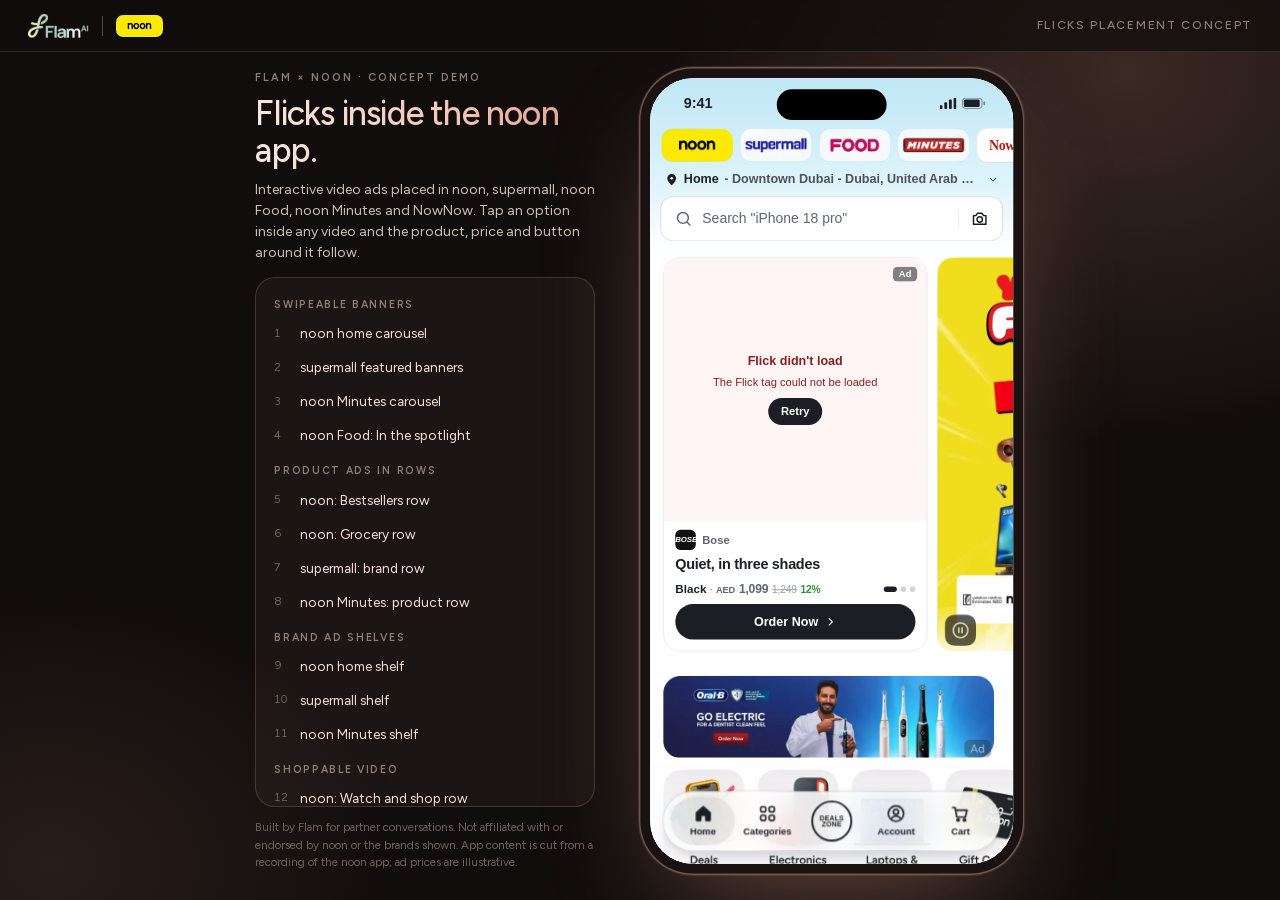
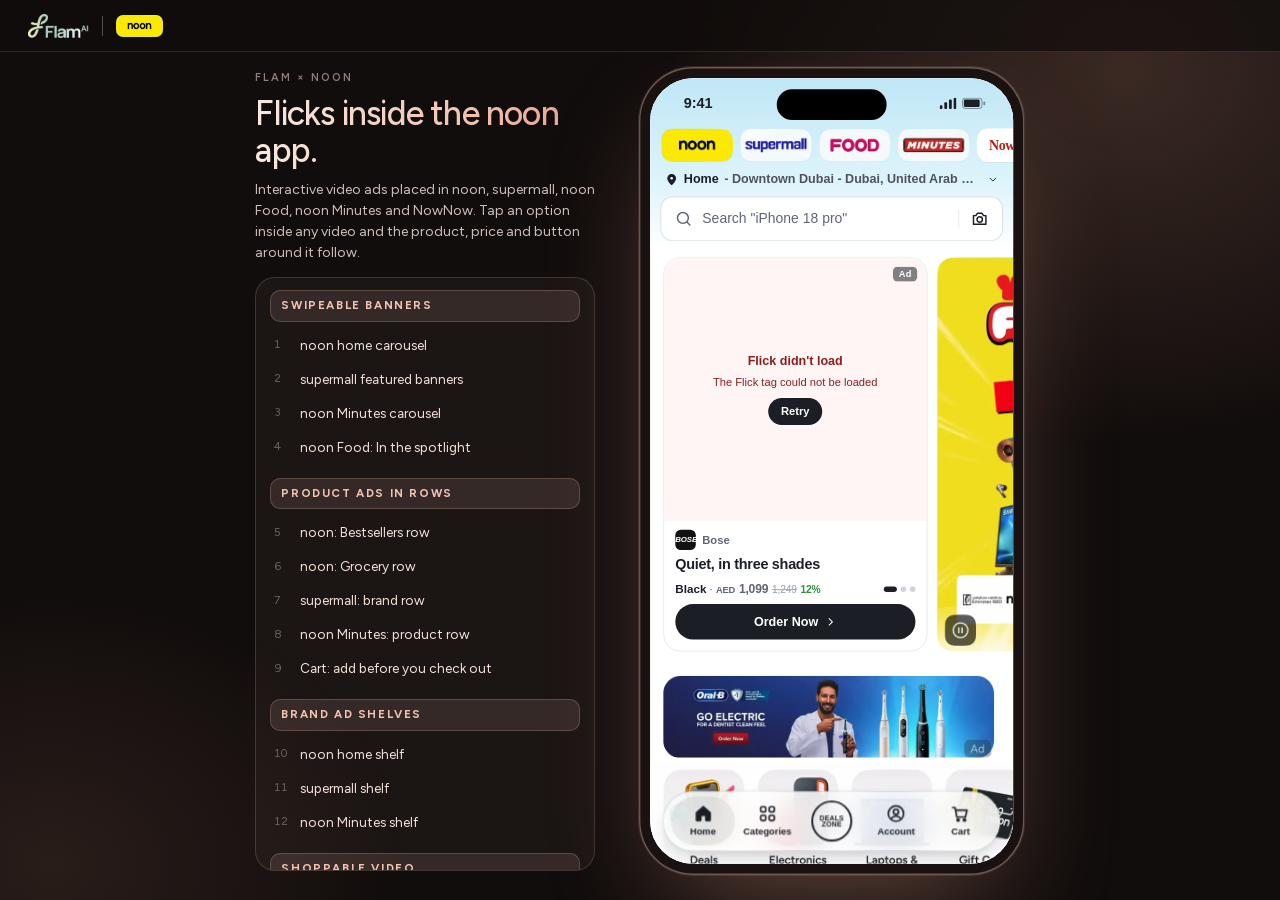
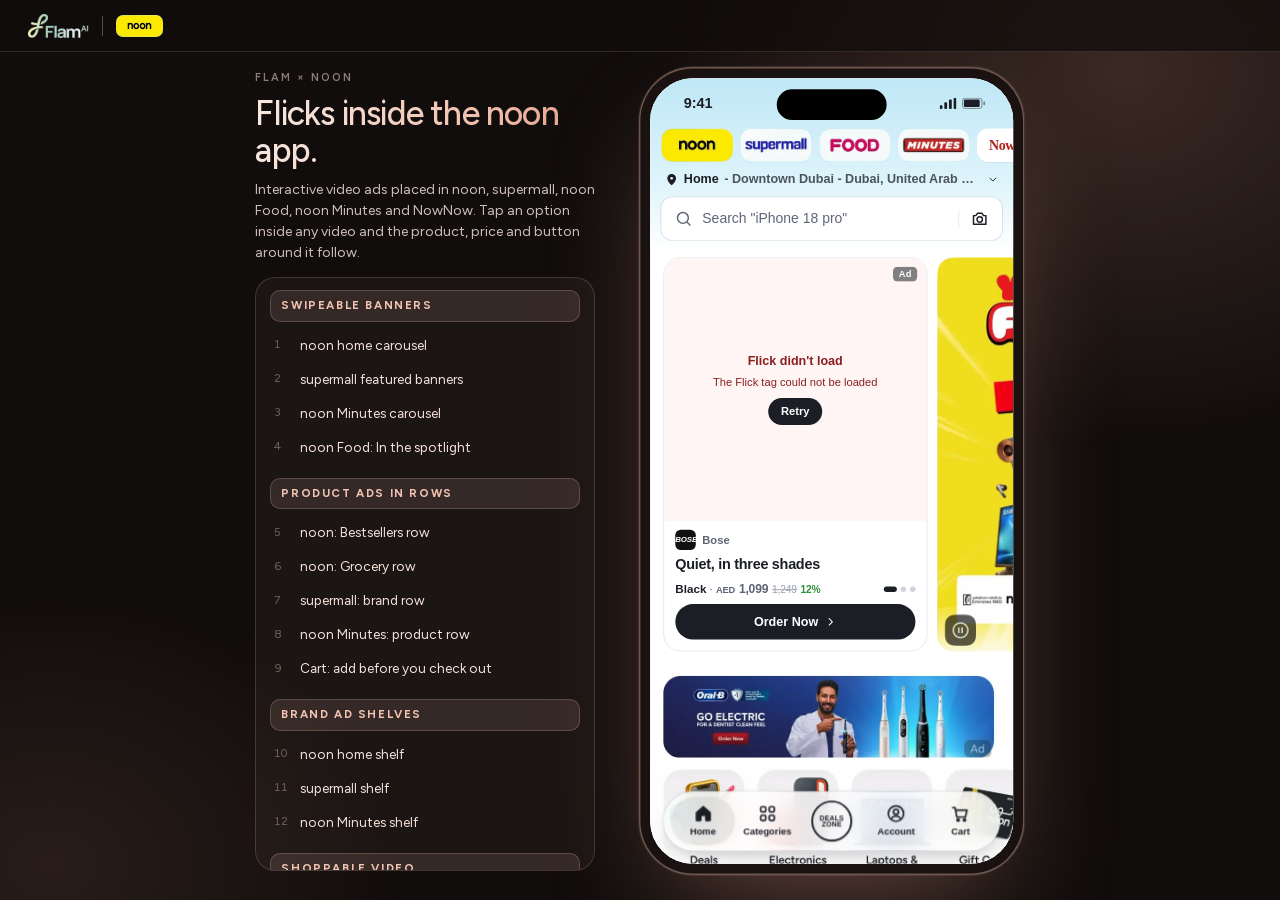
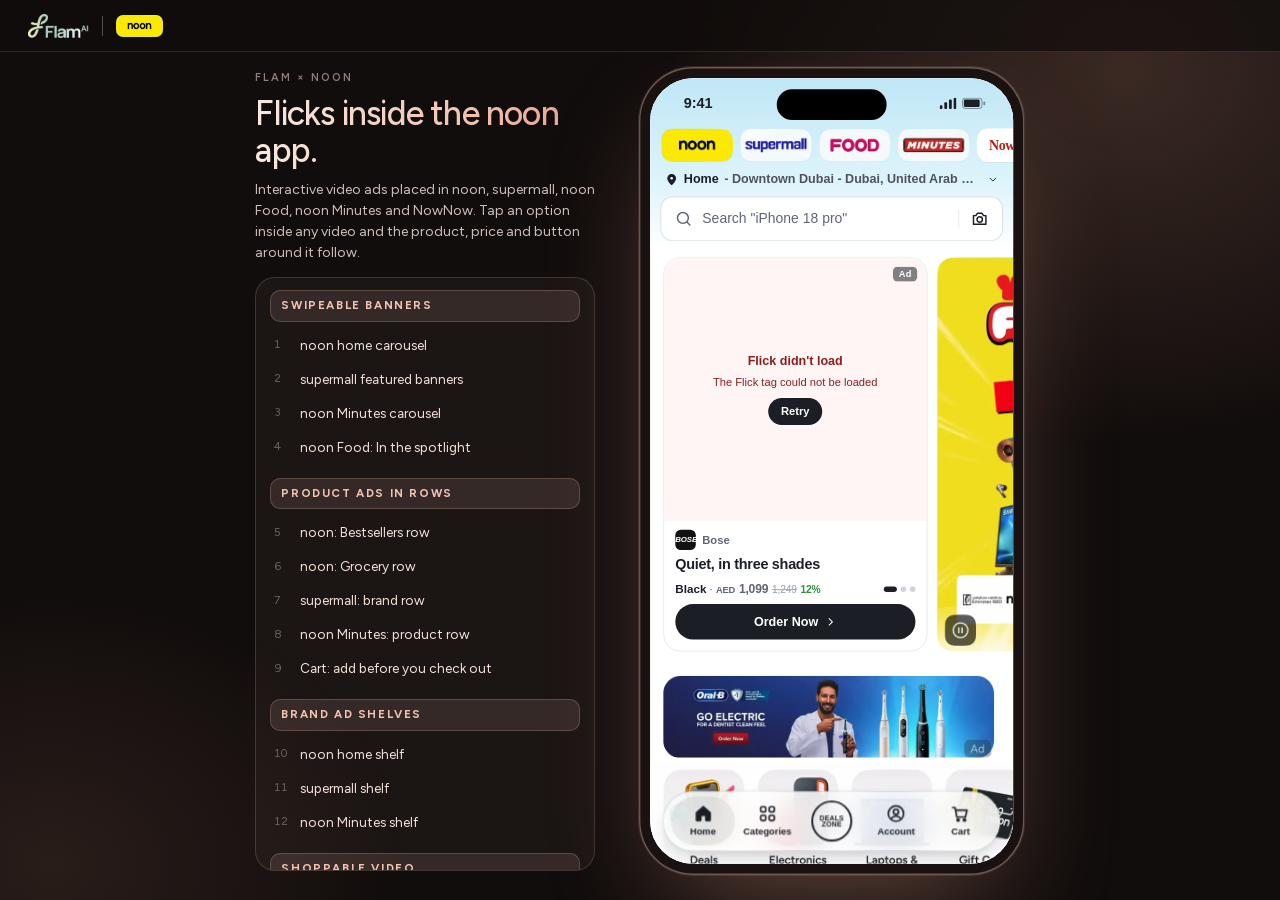
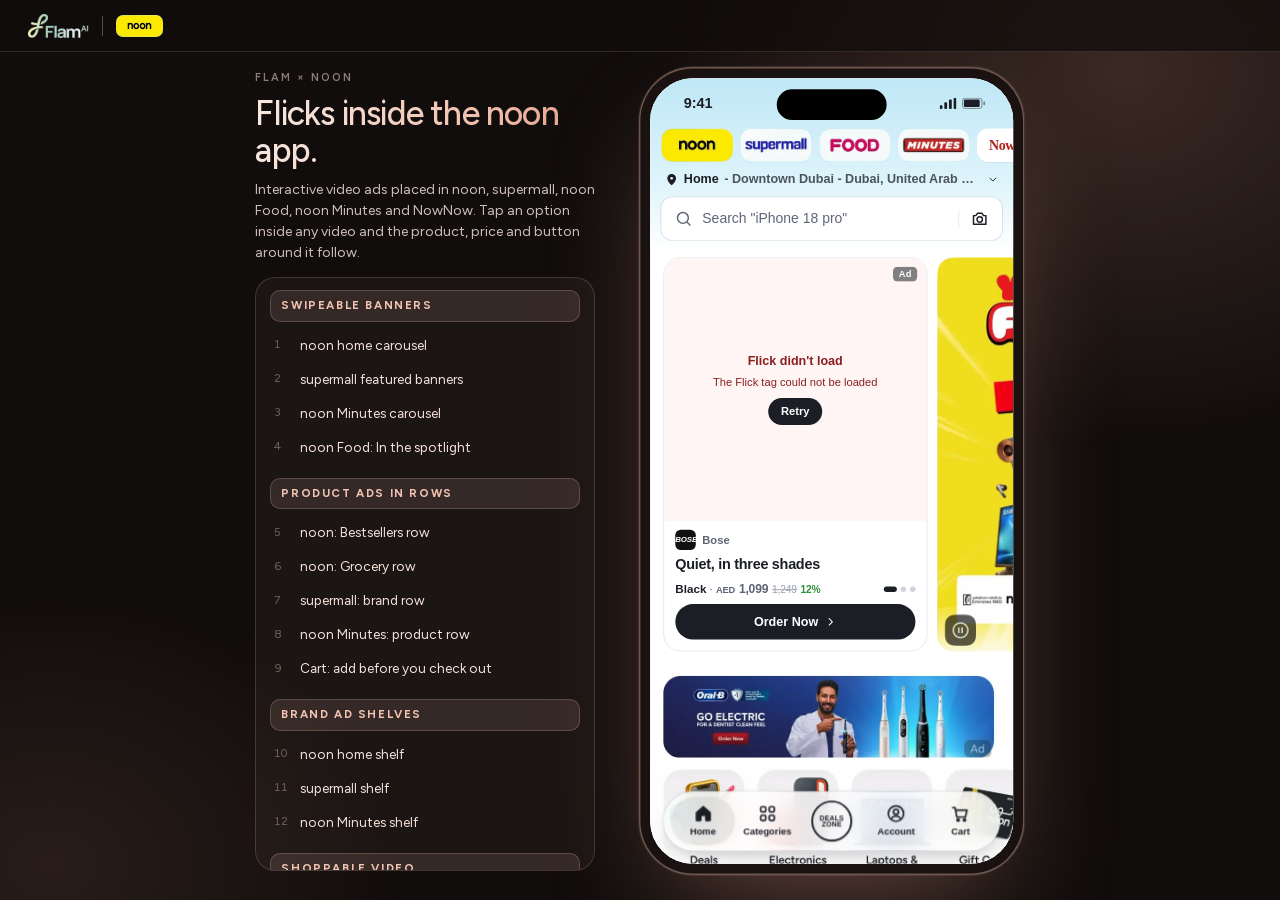
